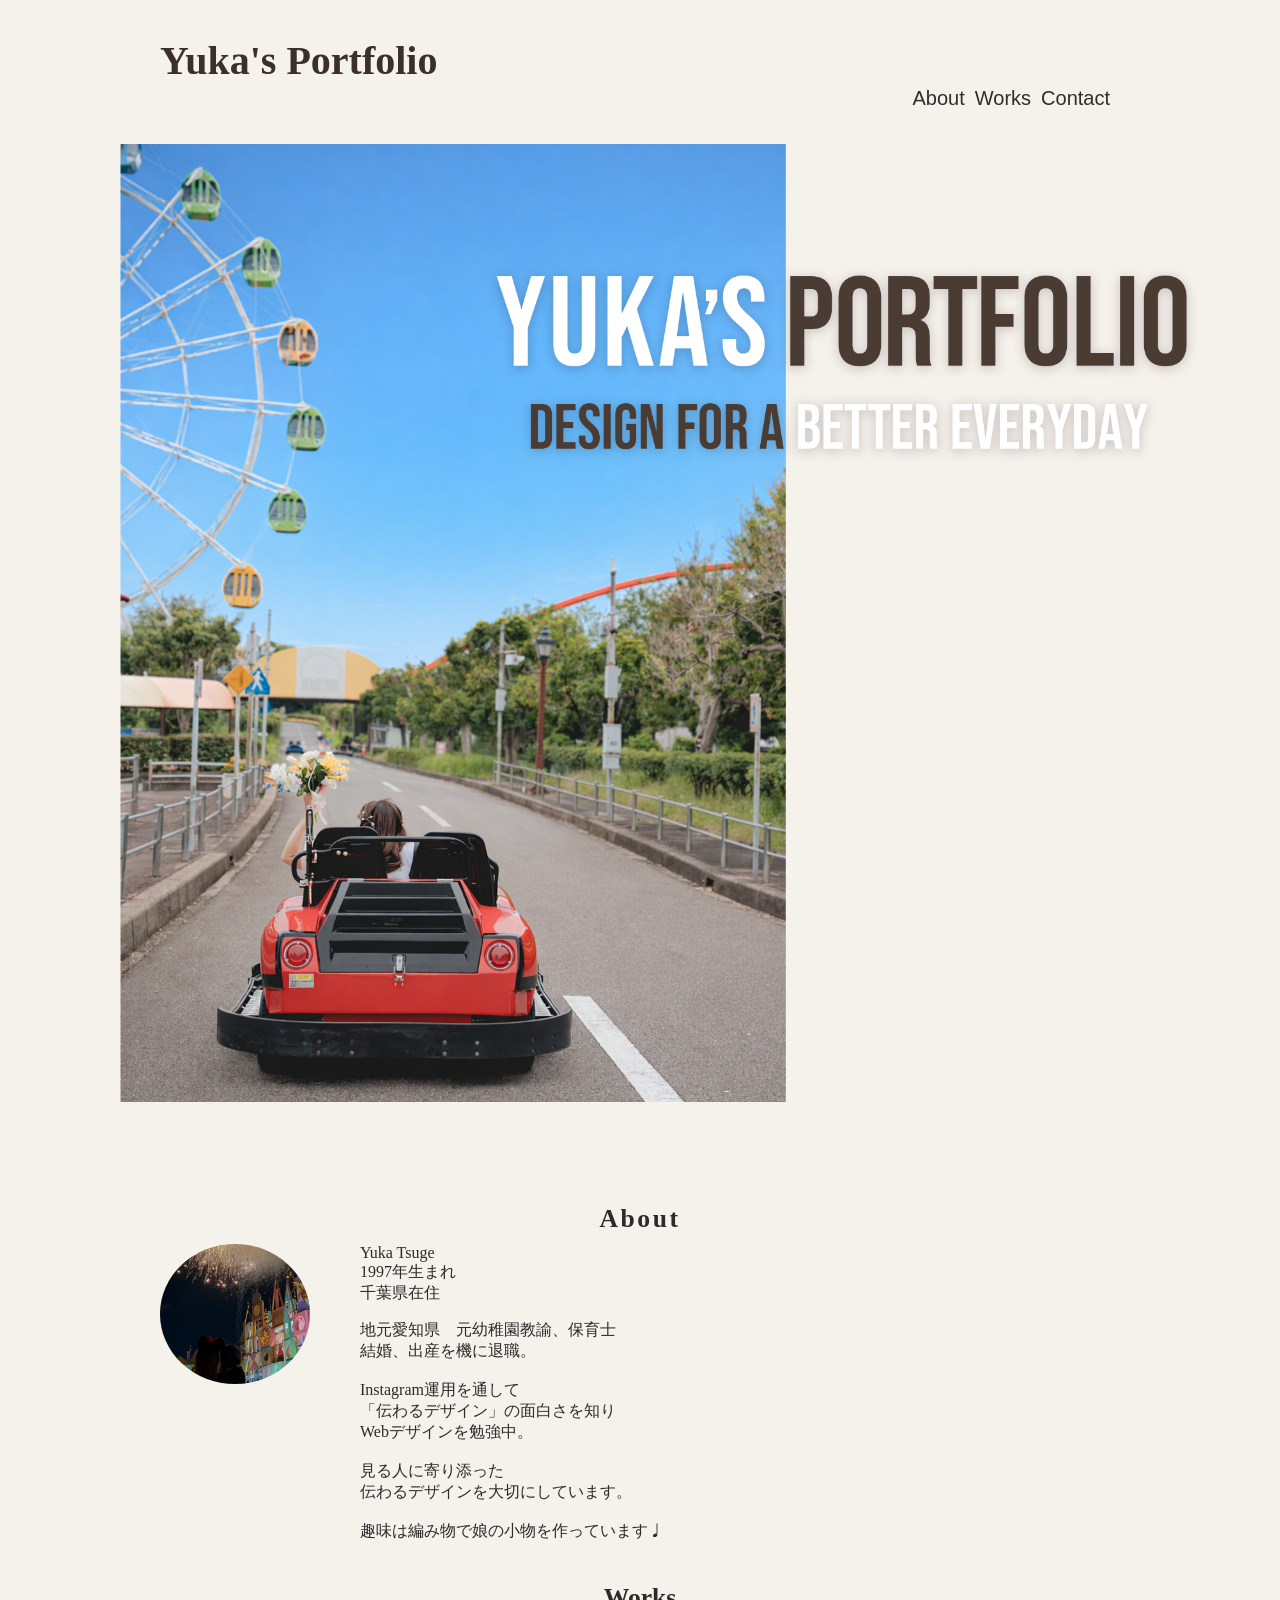
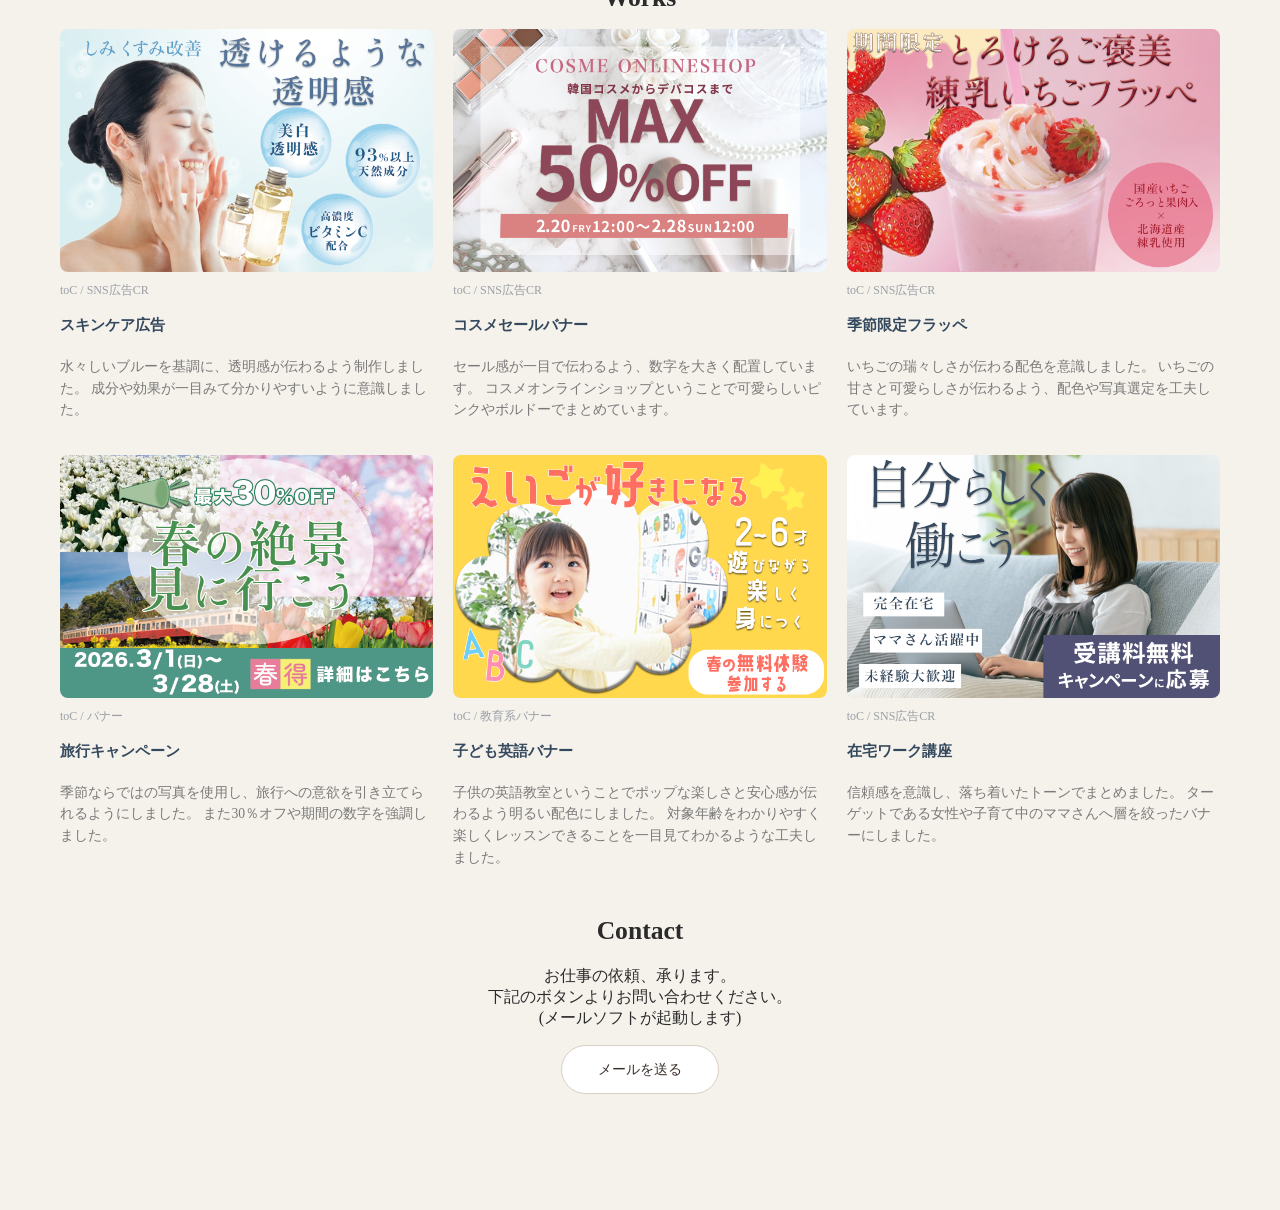
==== portfolio/index.html @ d5257f7e "Add files via upload" ====
<!DOCTYPE html>
<head>
  <meta charset="utf-8" />
  <meta name="author" content="portfolio" />
  <meta name="description" content="yuka'sportfolio" />
  <meta name="viewport" content="width=device-width, initial-scale=1.0" />
  
  <link rel="stylesheet" href="style.css">
  

  <tltle></tltle>
</head>
<body>
  <header>
    <h1>Yuka's Portfolio</h1>
    
    <nav>
      <ul class="nav-list">
        <li><a href="#about">About</a></li>
        <li><a href="#works">Works</a></li>
        <li><a href="#contact">Contact</a></li>
      </ul>
    </nav>
    
  </header>
  <main>
    <div id="mv">
    <picture>
        <source media="(max-width: 200px)" srcset="kokonigazou" />
        <img src="img/portfolio3.png" alt="メイン画像" />
        
      </picture>
    
      
    </div>
      <section id="about">
        <h2>About</h2>
        <div class="about-inner">
          <div class="about-photo">
            <img src="img/profiel.jpeg" alt="プロフ画像" />
            
        </div>
        <div class="about-text">
        <ul>
          
        
          <li>Yuka Tsuge</li>
          <li>1997年生まれ</li>
          <li>千葉県在住</li>
        </ul>
        <p>
          地元愛知県　元幼稚園教諭、保育士<br />
          結婚、出産を機に退職。<br /><br>
          Instagram運用を通して<br>
          「伝わるデザイン」の面白さを知り<br>
          Webデザインを勉強中。<br>
          <br>
          見る人に寄り添った<br>
          伝わるデザインを大切にしています。 <br>
          <br>
          趣味は編み物で娘の小物を作っています♩<br>
        </p>
        </div>
        </div>
        
      </section>
      <section id="works">
  <h3>Works</h3>

<ul class="works-list">
  <li class="work-item">
    <img src="img/ beauty.png" alt="美容バナー">
    <p class="work-meta">toC / SNS広告CR</p>
    <p class="work-title">スキンケア広告</p>
    <p class="work-desc">
      水々しいブルーを基調に、透明感が伝わるよう制作しました。
      成分や効果が一目みて分かりやすいように意識しました。
    </p>
  </li>

  <li class="work-item">
    <img src="img/cosme.png" alt="コスメ" />
    <p class="work-meta">toC / SNS広告CR</p>
    <p class="work-title">コスメセールバナー</p>
    <p class="work-desc">
      セール感が一目で伝わるよう、数字を大きく配置しています。
      コスメオンラインショップということで可愛らしいピンクやボルドーでまとめています。
    </p>
  </li>

  <li class="work-item">
    <img src="img/frappe.png" alt="フラッペ" />
    <p class="work-meta">toC / SNS広告CR</p>
    <p class="work-title">季節限定フラッペ</p>
    <p class="work-desc">
      いちごの瑞々しさが伝わる配色を意識しました。
      いちごの甘さと可愛らしさが伝わるよう、配色や写真選定を工夫しています。
    </p>
  </li>

  <li class="work-item">
    <img src="img/travel.png" alt="travel" />
    <p class="work-meta">toC / バナー</p>
    <p class="work-title">旅行キャンペーン</p>
    <p class="work-desc">
      季節ならではの写真を使用し、旅行への意欲を引き立てられるようにしました。
      また30％オフや期間の数字を強調しました。
    </p>
  </li>

  <li class="work-item">
    <img src="img/study.png" alt="abc" />
    <p class="work-meta">toC / 教育系バナー</p>
    <p class="work-title">子ども英語バナー</p>
    <p class="work-desc">
      子供の英語教室ということでポップな楽しさと安心感が伝わるよう明るい配色にしました。
      対象年齢をわかりやすく楽しくレッスンできることを一目見てわかるような工夫しました。
    </p>
  </li>

  <li class="work-item">
    <img src="img/famm.png" alt="在宅ワーク" />
    <p class="work-meta">toC / SNS広告CR</p>
    <p class="work-title">在宅ワーク講座</p>
    <p class="work-desc">
      信頼感を意識し、落ち着いたトーンでまとめました。
      ターゲットである女性や子育て中のママさんへ層を絞ったバナーにしました。
    </p>
  </li>
</ul>

   


      <section id="contact">
        <h4>Contact</h4>
        <p>
          お仕事の依頼、承ります。<br>
          下記のボタンよりお問い合わせください。<br>
          (メールソフトが起動します)
　
        </p><div class="button">
  <a href="mailto:yukatsuge.design@gmail.com">メールを送る</a>
</div>
        
       
      </main>
      <footer>
        <p></p>
      </footer>
    </body>
    
  </section>
---- portfolio/style.css ----
@charset "utf-8";
html {
  font-size: 100%;
}
body {
  color: #2b2b2b;
  background-color: #f5f1eb;
  margin: 0;
}
a {
  text-decoration: none;
}
img {
  max-width: 100%;
  display: block;
}
li {
  list-style: none;
}
h1 {
  font-family: "Segoe UI", Tahoma, Geneva, Verdana, sans-serif;
  font-size: 40px;
  color: #3a2f2a;
  margin-bottom: 50px;
}
h2 {
  font-family: "Segoe UI", Tahoma, Geneva, Verdana, sans-serif;
  font-size: 1.6rem;
  font-weight: 700;
  text-align: center;
  margin-bottom: 10px;
  letter-spacing: 0.1em;
}
h3 {
  font-size: 1.6rem;
  text-align: center;
  margin-bottom: 10px;
}
h4 {
  font-size: 1.6rem;
  text-align: center;
  margin-bottom: 20px;
}

h1,
h2,
h3,
h4 {
  font-family: "HannariMincho", serif;
}

header {
  max-width: 960px;
  display: flex;
  justify-content: space-between;
  align-items: center;
  height: auto;
  padding: 10px 4%;
  margin: 0 auto;
  position: relative;
}

header ul {
  display: flex;
  justify-content: flex-end;
  gap: 10px;

  align-items: end;
  margin: 0 auto;
  font-family: Arial, Helvetica, sans-serif;
  color: #3a2f2a;
}
header li {
  font-size: 20px;
  margin-bottom: 1.5rem;
}
nav {
  align-self: flex-end;
  margin-top: 40spx;
  padding-right: 10px;
}

.about-image {
  width: 20px;
  margin-left: auto;
  display: block;
}

header li a {
  display: inline-block;
  transition: transform 0.3s ease;
  color: #2e2e2e;
}
header li a:hover {
  transform: translateY(-2px);
}

#mv {
  padding: 0 70px;
  color: #666666;
}

#mv img {
  display: block;
  width: 100%;
  object-fit: cover;
  object-position: center;
  margin: 0 30;
}
#about ul {
  margin-bottom: 5px;
}
#about {
  max-width: 960px;
  margin: 0 auto;
  padding: 80px 20px 0;
}

#contact {
  text-align: center;
  font-size: 1rem;
}
#section {
  margin-top: 40px;
  margin-bottom: 40px;
  text-align: left;
}

#works ul {
  display: grid;
  grid-template-columns: repeat(3, 1fr);
  gap: 20px;
  padding: 0 60px;
}
.works-list {
  display: grid;
  grid-template-columns: repeat(3, 1fr);
  gap: 32px;
}
.work-item img {
  width: 100%;
  display: block;
}

.work-meta {
  font-size: 0.75rem;
  color: #9aa0a6;
  margin-top: 10px;
}
#works img {
  width: 100%;
  display: block;
}
.work-title {
  font-size: 0.95rem;
  font-weight: 600;
  margin: 4px 0 6px;
  color: #34495e;
}

.work-desc {
  font-size: 0.85rem;
  line-height: 1.6;
  color: #7a7a7a;
}
.work-item {
  display: flex;
  flex-direction: column; /* ← これ超重要 */
}

body {
  margin: 0;
}
main {
  width: 100%;
  margin: 0;
  padding: 0;
}

.about {
  width: 100%;
  max-width: 100%;
  padding: 0 16px;
}
.about p {
  width: 100%;
  line-height: 1.8;
  word-break: break-all;
}
.button a {
  display: inline-block;
  padding: 14px 36px;
  background-color: #fff;
  color: #3a2f2a;
  border: 1px solid #d8cfc4;
  border-radius: 999px;
  font-size: 0.9rem;
  transition: all 0.3s ease;
}

.button a:hover {
  background-color: #f5f1eb;
}
#contact {
  padding-bottom: 100px;
}

@media (max-width: 767px) {
  #works ul {
    grid-template-columns: 1fr;
  }
}
#mv {
  padding: 0 1px;
}
#about img {
  width: 150px !important;
  margin-left: auto;
  display: block;
  margin-top: 0%;
}
.about-inner {
  display: flex;
  gap: 50px;
  align-items: flex-start;
}
.about-image {
  width: 100px;
  height: auto;
}
.about-text ul {
  list-style: none;
  padding: 0;
  margin: 0 0 16px 0;
}
.about-text .name {
  font-weight: bold;
  font-size: 1.2rem;
}
#about {
  padding-top: 80px;
  padding: 80 100 0 100;
}

#works img {
  width: 100%;
  height: auto;
  display: block;
  border-radius: 8px;
  transition: opacity 0.3s;
}

#works li img:hover {
  opacity: 0.5;
}

nav {
  display: flex;
  gap: 16px;
  margin-left: auto;
}
@media screen and (max-width: 768px) {
  .nav-list {
    display: flex;
    justify-content: center;
    gap: 12px;
    margin-top: 12px;
  }

  .nav-list a {
    padding: 8px 16px;
    font-size: 13px;
    font-family: "HannariMincho", serif;
    color: #333;
    text-decoration: none;
    background: rgba(255, 255, 255, 0.6);
    border-radius: 999px;
    box-shadow: 0 4px 12px rgba(0, 0, 0, 0.08);
    transition: all 0.3s ease;
  }

  .nav-list a:hover {
    background: #f2d7c9;
  }

  .nav-list a:active {
    transform: scale(0.95);
  }
}
@media screen and (max-width: 470px) {
  header {
    flex-direction: column;
    align-items: center;
  }

  .nav {
    justify-content: center;
    flex-wrap: wrap;
  }

  .nav a {
    font-size: 12px;
    padding: 8px 14px;
    text-align: center;
  }
}
.about-photo img {
  width: 140px;
  height: 140px;
  border-radius: 50%;
  object-fit: cover;
  display: block;
}
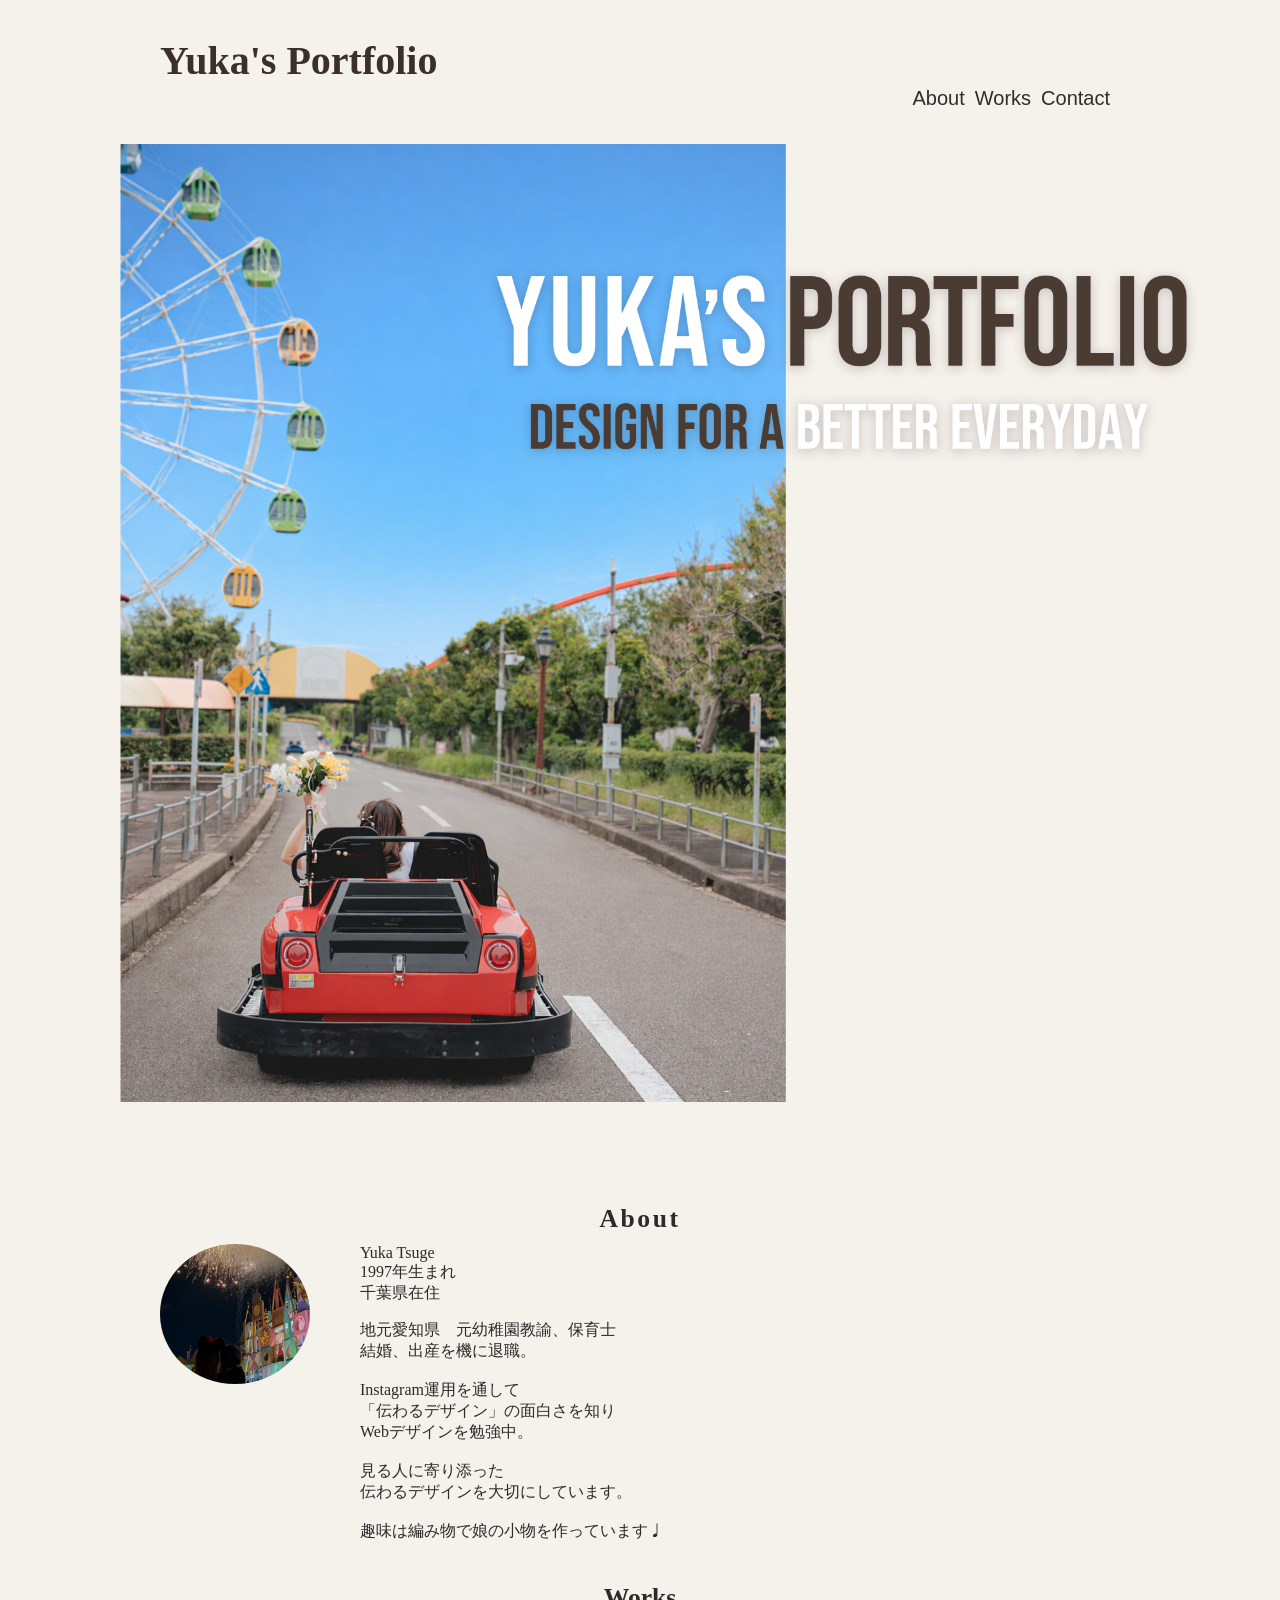
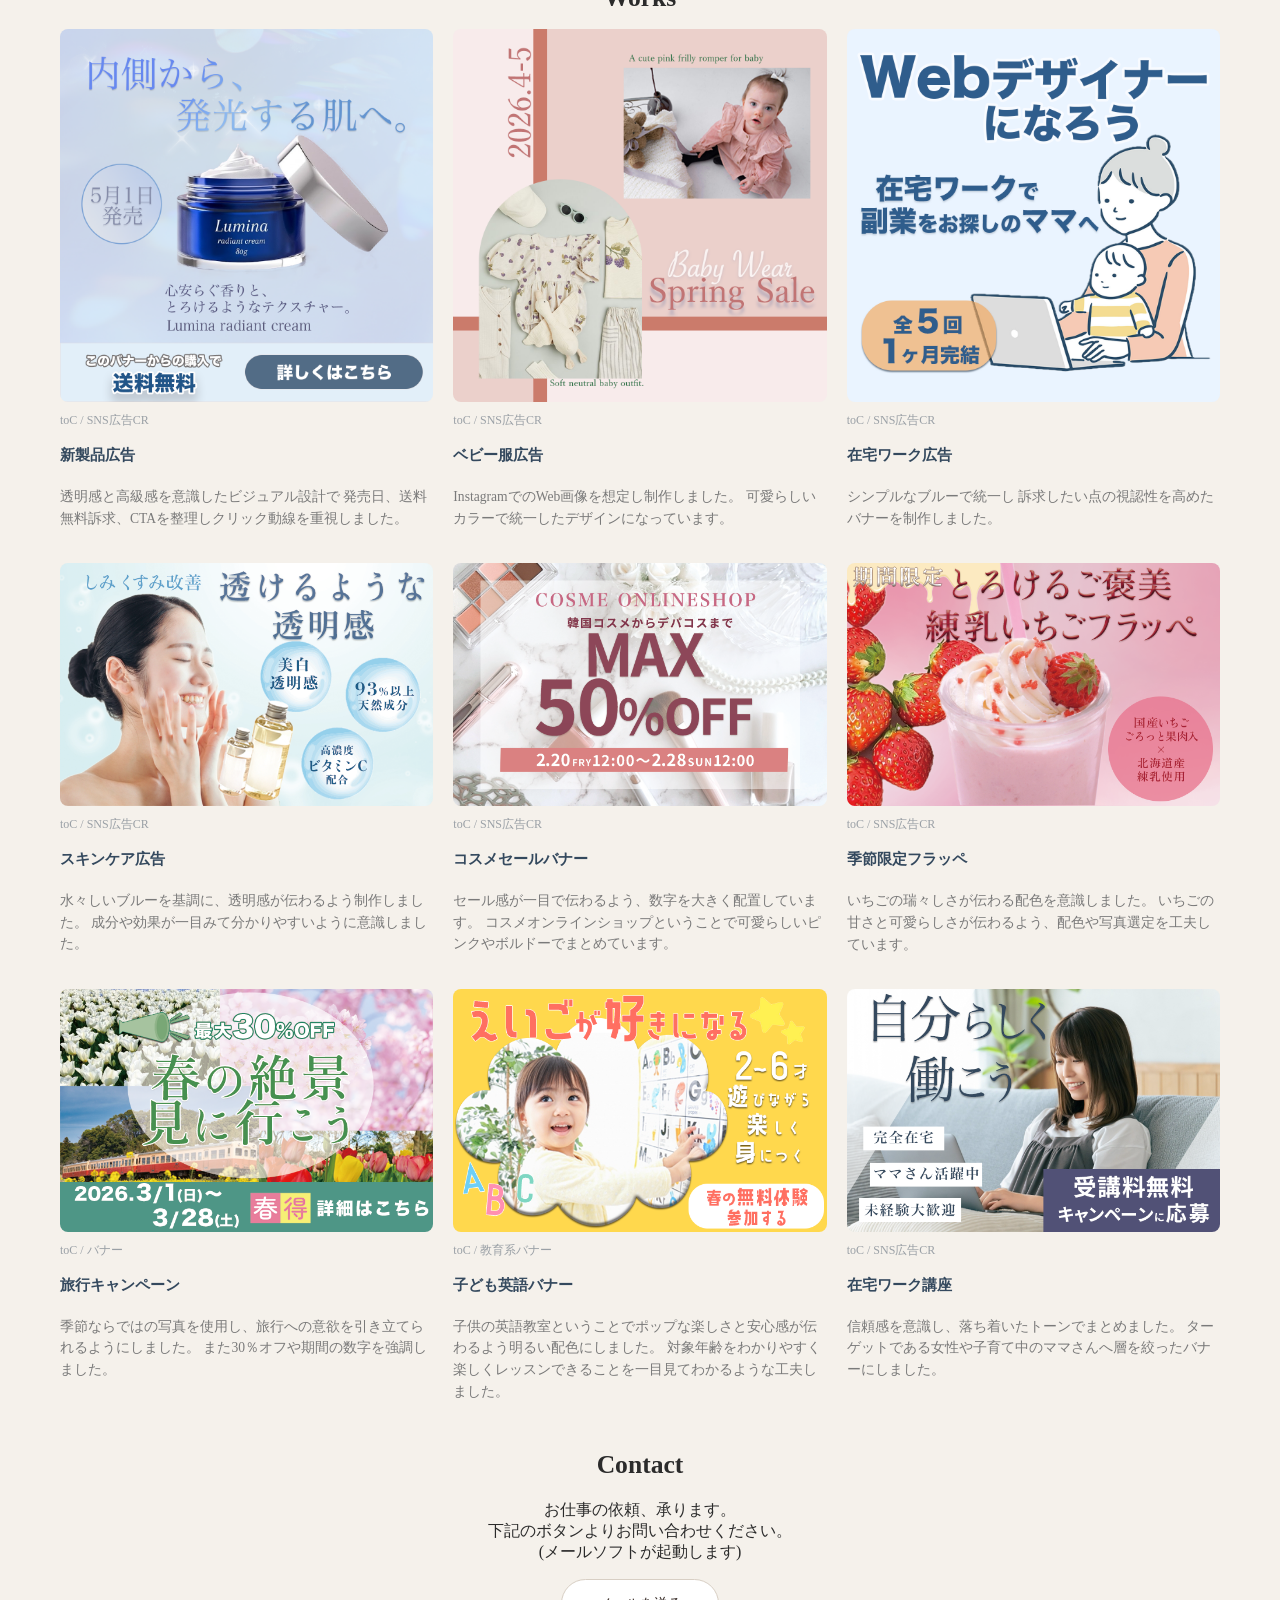
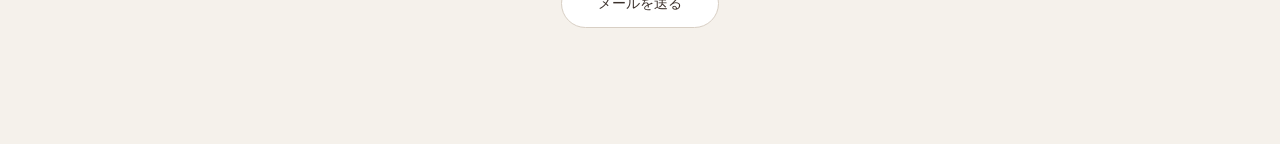
==== commit 5d88ba41: "Add files via upload" ====
--- a/portfolio/index.html
+++ b/portfolio/index.html
@@ -68,6 +68,29 @@
   <h3>Works</h3>
 
 <ul class="works-list">
+  <li class="work-item">
+    <img src="img/cream.png" alt="美容クリーム">
+    <p class="work-meta">toC / SNS広告CR</p>
+    <p class="work-title">新製品広告</p>
+    <p class="work-desc">
+      透明感と高級感を意識したビジュアル設計で
+      発売日、送料無料訴求、CTAを整理しクリック動線を重視しました。
+    </p><li class="work-item">
+    <img src="img/babyoutfit.png" alt="ベビー服">
+    <p class="work-meta">toC / SNS広告CR</p>
+    <p class="work-title">ベビー服広告</p>
+    <p class="work-desc">
+      InstagramでのWeb画像を想定し制作しました。
+      可愛らしいカラーで統一したデザインになっています。
+    </p>
+    <li class="work-item">
+    <img src="img/famm2.png" alt="famm">
+    <p class="work-meta">toC / SNS広告CR</p>
+    <p class="work-title">在宅ワーク広告</p>
+    <p class="work-desc">
+      シンプルなブルーで統一し
+      訴求したい点の視認性を高めたバナーを制作しました。
+    </p>
   <li class="work-item">
     <img src="img/ beauty.png" alt="美容バナー">
     <p class="work-meta">toC / SNS広告CR</p>
